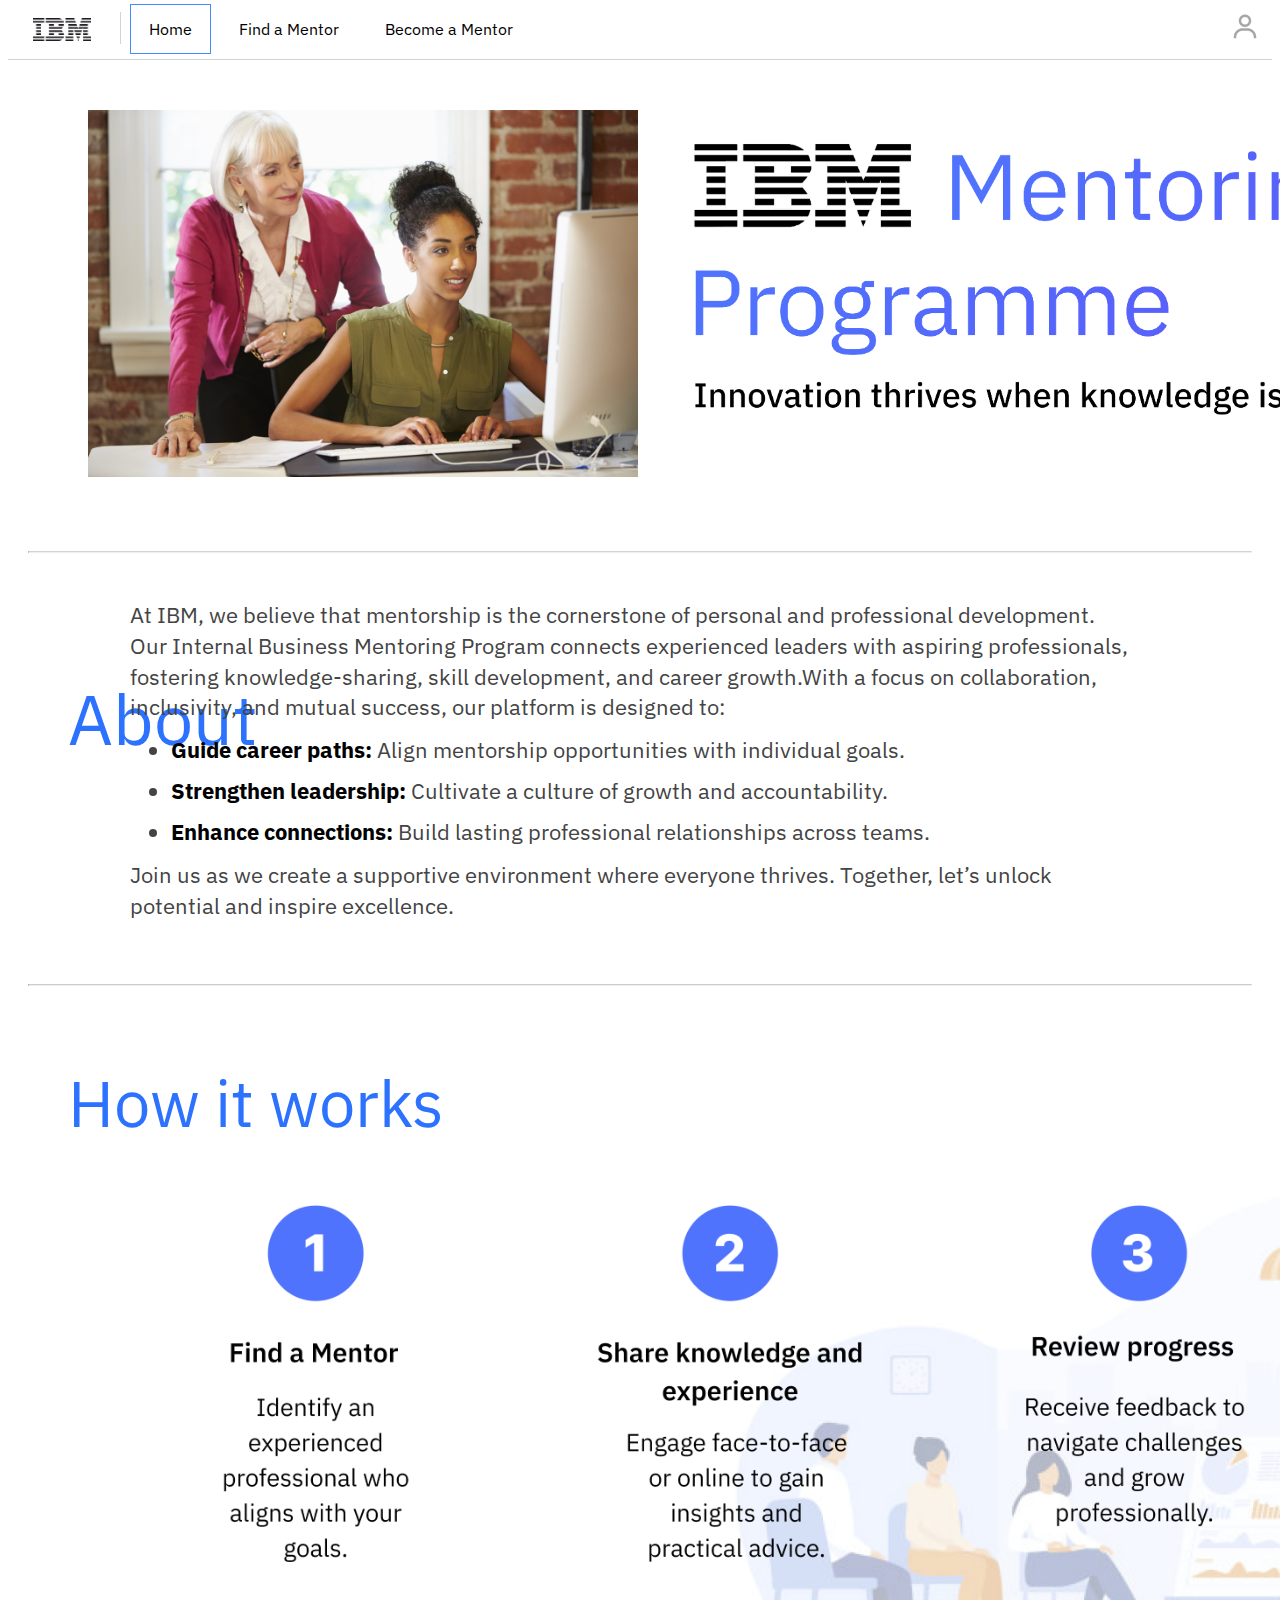
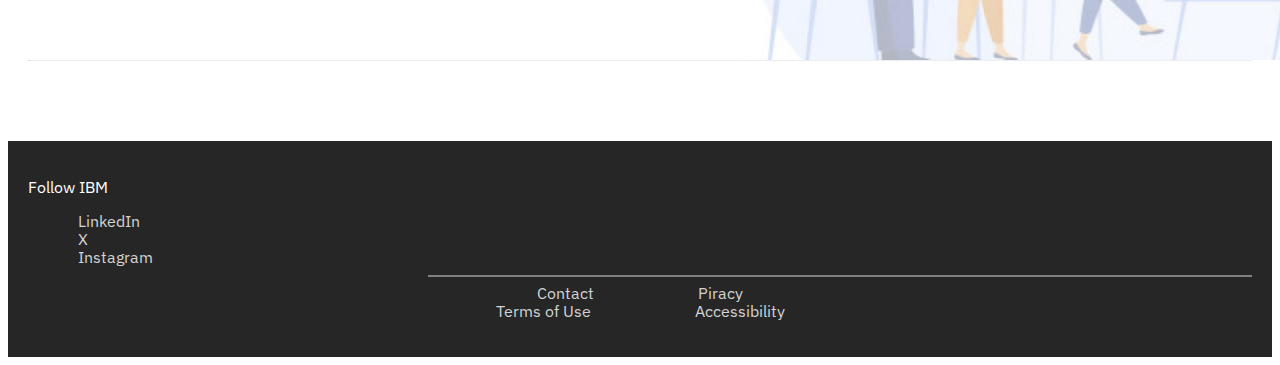
==== index.html @ 1de62201 "test push" ====
<!DOCTYPE html>
<html lang="en">
<head>
    <meta charset="UTF-8">
    <meta name="viewport" content="width=device-width, initial-scale=1.0">
    <title>IBM - Mentoring Programme</title>

    <link rel="icon" type="image/x-icon" href="images/ibm-bee.png">
    <link rel="stylesheet" href="indexStyle.css">
    <link rel="stylesheet" href="https://fonts.googleapis.com/css?family=IBM+Plex+Sans">
</head>
<body>
    <div class="header">
        <!--Logo button-->
        <div class="logo-container">
          <a href="index.html">
            <img src="/images/ibm-logo.png" alt="IBM Logo" class="logo" />
          </a>
        </div>
        <div class="vertical-line"></div>
        <!--Button group-->
        <div class="btn-group">
          <button class="button, current" onclick="document.location='index.html'">Home</button>
          <button class="button" onclick="document.location='FindMentor/findMentor.html'">Find a Mentor</button>
          <button class="button" onclick="document.location='BecomeMentor/becomeMentor.html'">Become a Mentor</button>
        </div>
        <!--User image-->
        <a href="">
          <img src="images/user-img.png" alt="profile" class="profile">       
        </a>
        <!--Line design-->
        <hr class="hLine">
    </div>

    <div class ="body">
        <!--Mentor picture-->
        <img src="images/Mentoring image.jpg" alt="Mentor working with employee" class="home-image">
        <!--Home page title-->
        <div class="home-pg-title">
            <img src="images/Homepage title.png" alt="ibm logo" class="logo-title">
        </div>
    </div>

    <!--About paragraph-->
    <hr class="aline">
     
    <div class="about page">
      <h1>About</h1>
      <p1>At IBM, we believe that mentorship is the cornerstone of personal and professional development. Our Internal Business Mentoring Program connects experienced leaders with aspiring professionals, fostering knowledge-sharing, skill development, and career growth.With a focus on collaboration, inclusivity, and mutual success, our platform is designed to:</p1>
      <ul>
        <li><strong>Guide career paths:</strong> Align mentorship opportunities with individual goals.</li>
        <li><strong>Strengthen leadership:</strong> Cultivate a culture of growth and accountability.</li>
        <li><strong>Enhance connections:</strong> Build lasting professional relationships across teams.</li>
     </ul>
     <p2>Join us as we create a supportive environment where everyone thrives. Together, let’s unlock potential and inspire excellence.</p2>
    </div>

    <!--How it works paragraph-->
    <hr class="aline2">

    <div class="how-it-works-para">
      <h2>How it works</h2>
      <img src="images/how it works image.png" class="how-it-works-image">
      <hr class="aline3">
    </div>

    <!--Footer-->
    <footer class="footer">
      <div class="footer-content">
        <p>
          <div class="socials">
            <p class="socials-header">Follow IBM</p>
            <a href="#" target="_blank">LinkedIn</a><br>
            <a href="#" target="_blank">X</a><br>
            <a href="#" target="_blank">Instagram</a>
          </div>
          <hr class="misc-line">
          <div class="misc-content">
            <a href="#" target="_blank">Contact</a>
            <a href="#" target="_blank">Piracy</a><br>
            <a href="#" target="_blank">Terms of Use</a>
            <a href="#" target="_blank">Accessibility</a>
          </div>
        </p>
      </div>
    </footer>
  
</body>
---- indexStyle.css ----
.body {
    margin: 0;
}
/*IBM logo design*/
.logo {
    width: 58px;
    height: 23px;
    position: relative;
    border: 5px solid white;
    left: 20px;
    display: inline;
}
.logo-container {
    display: flex;
    align-items: flex-start;
    position: relative;
    padding-top: 5px;
    padding-bottom:10px;
}
/*Profile image*/
.profile {
    width: 30px;
    height: 30px;
    position: absolute; right: 20px; top: 12px;
    -webkit-filter: opacity(0.35);
    filter: opacity(0.35);
}
/*Button grouping and design for navigation bar*/
.btn-group {
    position: absolute; top: 4px; left: 130px;
    gap: 10px;
    display: flex;
    margin-top: 0;
}
.button {
    border: none;
    background-color: white;
    padding: 15px 18px;
    text-align: center;
    text-decoration: none;
    display: inline-block;
    font-size: 16px;
    font-family: 'IBM Plex sans';
    transition-duration: 0.4s;
    cursor: pointer;
}
/*Highlights active page on navigation bar*/
.current {
    border: 1.5px solid #4589ff;
    background-color: white;
    padding: 14px 18px;
    text-align: center;
    text-decoration: none;
    display: inline-block;
    font-size: 16px;
    font-family: 'IBM Plex sans';
    transition-duration: 0.4s;
    cursor: pointer;
}
/*Button hover effects*/
.current:hover {
    background-color: #e8e8e8;
}
.btn-group .button:hover {
    background-color: #e8e8e8;
}
/*Line designs for separators*/
.hLine {
    position: relative; top: 30px;
    border: 0px;
    border-top: lightgrey;
    margin: 0;
    padding: 0;
    width: 100%;
}
.vertical-line {
    width: 1px;
    height: 32px;
    background-color: lightgrey;
    margin-left: 45px;
    position: absolute; top: 12px; left: 75px;
}
.logo-container::after {
    content: "";
    position: absolute;
    bottom: 0;
    left: 0;
    width: 100%;
    height: 1px;
    background-color: lightgrey;
}
/*Home page design*/
.home-image {
    width: 550px;
    height: auto;
    margin-top: 50px;
    padding-left: 80px;
}
.logo-title {
    position: absolute; top: 110px;
    width: 800px;
    height: auto;
    margin-left: 650px;
}
/*About section design*/
.aline {
    border-top: 1px solid lightgrey;
    align-items: center;
    margin: 20px  ;
    margin-top: 70px;
}
.about {
    font-family: 'IBM Plex sans'; 
    color: #444; 
    max-width:800px; 
    padding: 20px; 
}
/* Styling the heading */
.about h1 {
    font-size: 70px; 
    font-weight: normal; 
    color: #2C72FF; 
    margin: 80px;
    margin-left: 40px; 
}
/* Styling the paragraphs */
.about p1 {
    position: absolute; 
    right: 150px; 
    top: 600px;
    margin: auto;
    font-size: 22px; 
    line-height: 1.4; 
    max-width: 1000px;
}
.about p2 {
    position: absolute; 
    right: 150px; 
    top: 860px;
    margin: auto;
    font-size: 22px; 
    line-height: 1.4; 
    max-width: 1000px;
}
/* Styling the list */
.about ul {
    position: absolute; 
    right: 350px; 
    top: 735px;
    margin: auto;
    font-size: 22px; 
    line-height: 1.4; 
    max-width: 900px;
}
.about ul li {
    font-size: 22px; 
    line-height: 1.4; 
    margin-bottom: 10px; 
}
.about ul li strong {
    color: #000; 
}
.aline2 {
    border-top: 1px solid rgb(205, 204, 204);
    align-items: center;
    margin: 20px ;
    margin-top: 120px;
}
.aline3 {
    border-top: 1px solid rgb(205, 204, 204);
    align-items: center;
    margin: 20px;
    margin-top: -5px;
}
/* Styling the how it works section*/
.how-it-works-para {
    font-family: 'IBM Plex sans';
}
.how-it-works-para h2{
    position: absolute;
    font-size: 65px; 
    font-weight: normal; 
    color: #2C72FF; 
    margin: 60px; 
    top: 1000px;
}
.how-it-works-image {
    width: 1500px;
    height: auto;
    margin-top: 150px;
}
/*Footer*/
.footer {
    background-color: #262626;
    padding: 20px;
    margin-top: 80px;
}
.footer-content a{
    color: lightgrey;
    text-decoration: none;
    font-family: 'IBM Plex sans';
    line-height: 3px;
    margin: 50px;
}
/*Socials*/
.socials {
    text-align: left;
}
.socials-header {
    color: white;
    font-family: 'IBM Plex sans'
}
/*miscellaneous content*/
.misc-line{
    align-items: center;
    border: 1px solid gray;
    margin-left: 400px;
}
.misc-content{
    text-align: center;
}
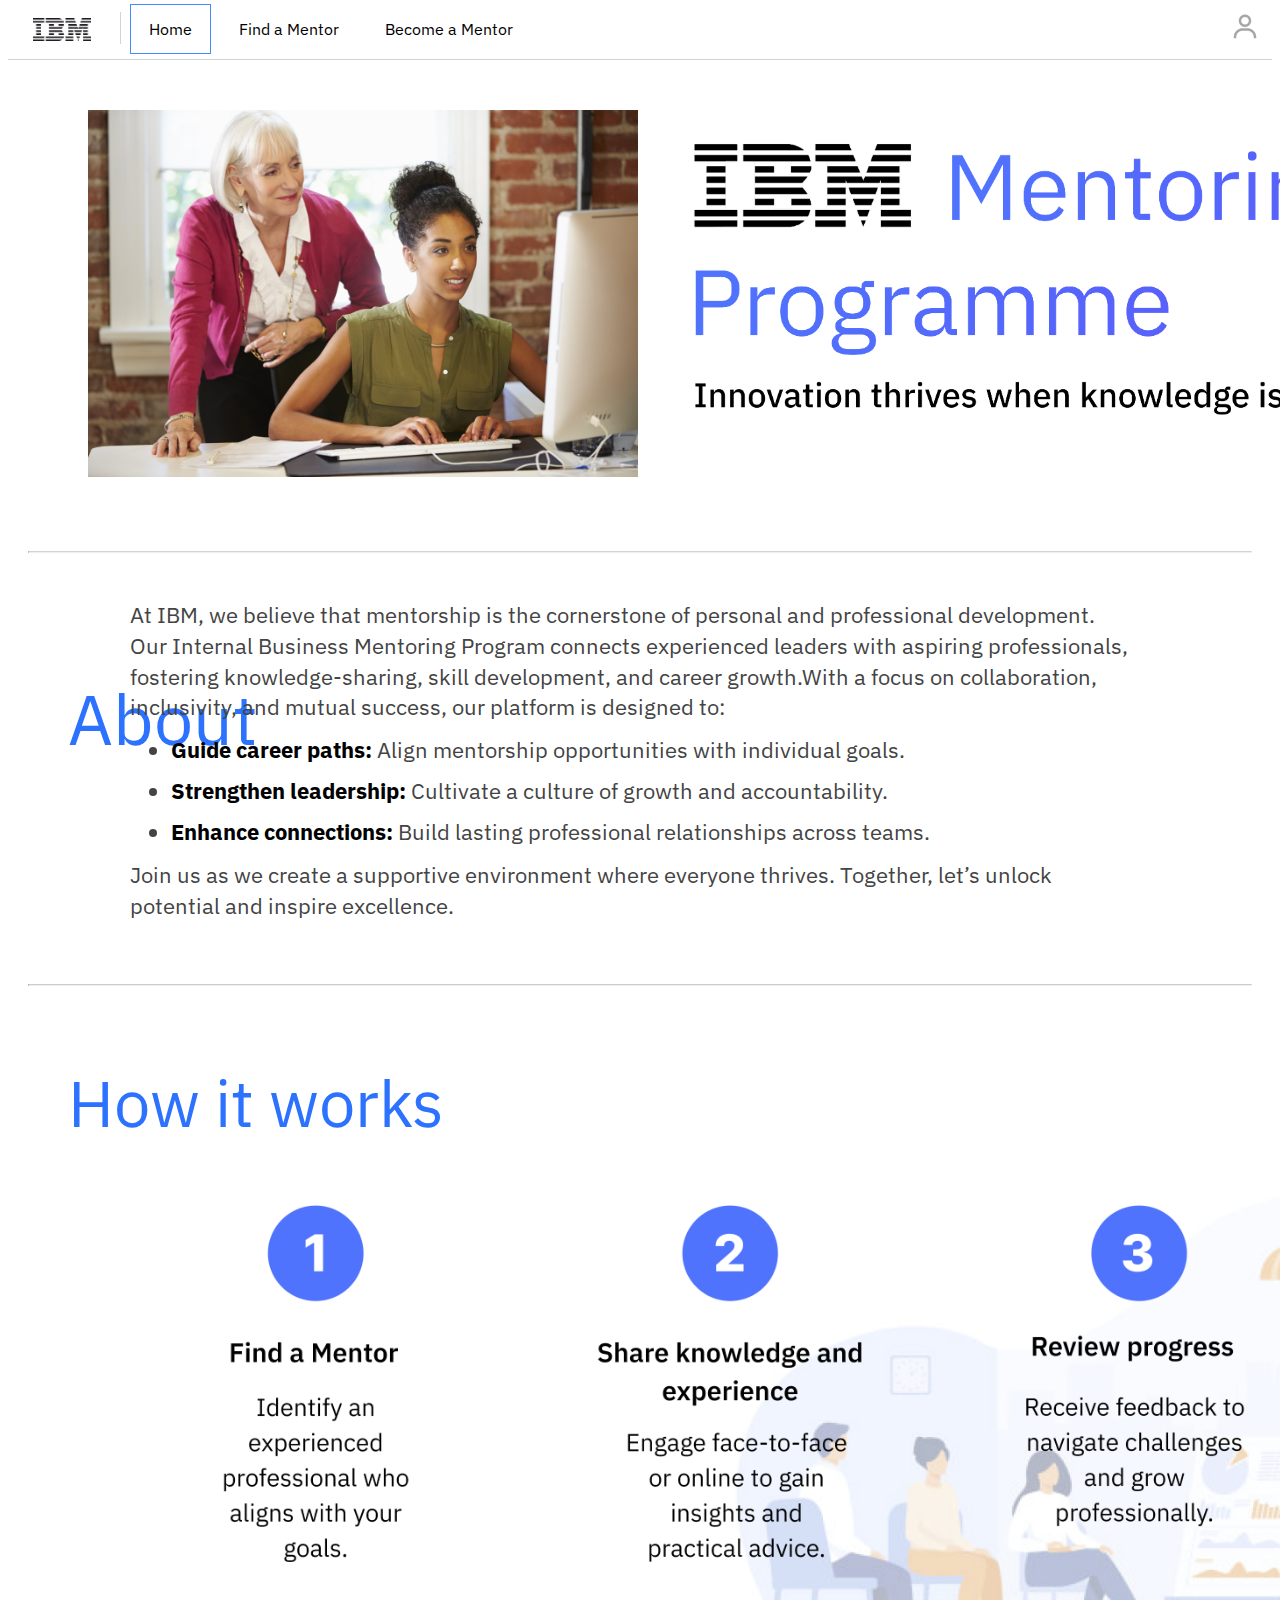
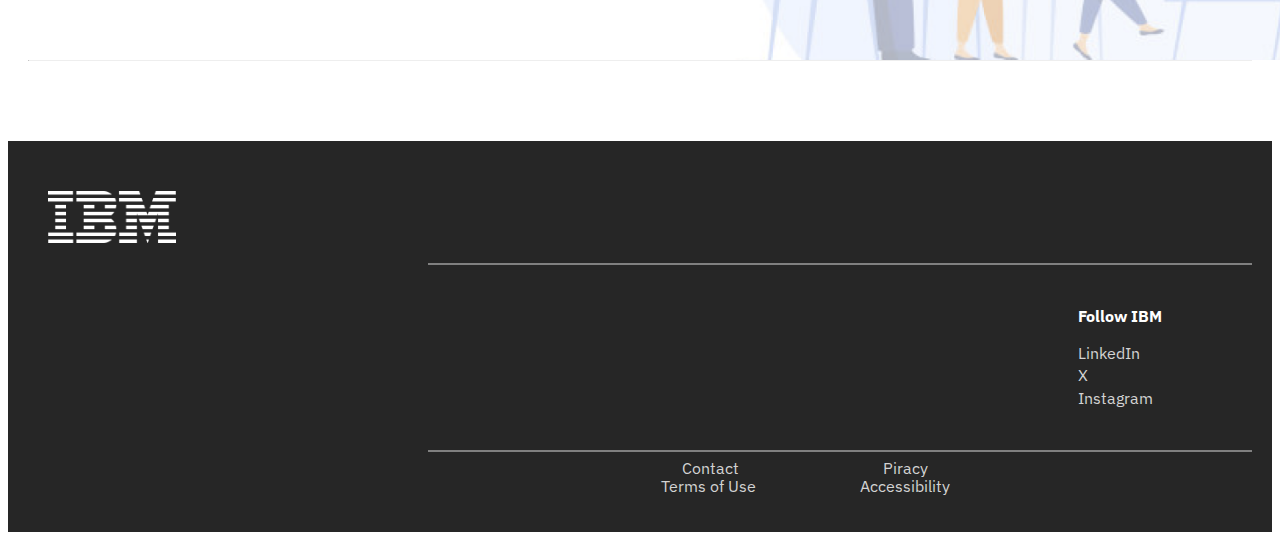
==== commit 1a3bb958: "Added footers to index and becomeMentor" ====
--- a/index.html
+++ b/index.html
@@ -5,7 +5,7 @@
     <meta name="viewport" content="width=device-width, initial-scale=1.0">
     <title>IBM - Mentoring Programme</title>
 
-    <link rel="icon" type="image/x-icon" href="images/ibm-bee.png">
+    <link rel="icon" type="image/x-icon" href="../images/ibm-bee.png">
     <link rel="stylesheet" href="indexStyle.css">
     <link rel="stylesheet" href="https://fonts.googleapis.com/css?family=IBM+Plex+Sans">
 </head>
@@ -13,20 +13,20 @@
     <div class="header">
         <!--Logo button-->
         <div class="logo-container">
-          <a href="index.html">
-            <img src="/images/ibm-logo.png" alt="IBM Logo" class="logo" />
+          <a href="../index.html">
+            <img src="../images/ibm-logo.png" alt="IBM Logo" class="logo" />
           </a>
         </div>
         <div class="vertical-line"></div>
         <!--Button group-->
         <div class="btn-group">
           <button class="button, current" onclick="document.location='index.html'">Home</button>
-          <button class="button" onclick="document.location='FindMentor/findMentor.html'">Find a Mentor</button>
-          <button class="button" onclick="document.location='BecomeMentor/becomeMentor.html'">Become a Mentor</button>
+          <button class="button" onclick="document.location='../FindMentor/findMentor.html'">Find a Mentor</button>
+          <button class="button" onclick="document.location='../BecomeMentor/becomeMentor.html'">Become a Mentor</button>
         </div>
         <!--User image-->
         <a href="">
-          <img src="images/user-img.png" alt="profile" class="profile">       
+          <img src="../images/user-img.png" alt="profile" class="profile">       
         </a>
         <!--Line design-->
         <hr class="hLine">
@@ -34,10 +34,10 @@
 
     <div class ="body">
         <!--Mentor picture-->
-        <img src="images/Mentoring image.jpg" alt="Mentor working with employee" class="home-image">
+        <img src="../images/Mentoring image.jpg" alt="Mentor working with employee" class="home-image">
         <!--Home page title-->
         <div class="home-pg-title">
-            <img src="images/Homepage title.png" alt="ibm logo" class="logo-title">
+            <img src="../images/Homepage title.png" alt="ibm logo" class="logo-title">
         </div>
     </div>
 
@@ -60,29 +60,36 @@
 
     <div class="how-it-works-para">
       <h2>How it works</h2>
-      <img src="images/how it works image.png" class="how-it-works-image">
+      <img src="../images/how it works image.png" class="how-it-works-image">
       <hr class="aline3">
     </div>
 
     <!--Footer-->
     <footer class="footer">
       <div class="footer-content">
+        <!--IBM logo-->
+        <img src="../images/ibm-logo-white.png" alt="IBM logo" class="ibm-logo-white">
         <p>
+          <!--Socials-->
+          <hr class="socials-line">
           <div class="socials">
             <p class="socials-header">Follow IBM</p>
-            <a href="#" target="_blank">LinkedIn</a><br>
-            <a href="#" target="_blank">X</a><br>
-            <a href="#" target="_blank">Instagram</a>
+            <a href="https://www.linkedin.com/company/ibm" target="_blank">LinkedIn</a><br>
+            <a href="https://www.twitter.com/ibm" target="_blank">X</a><br>
+            <a href="https://www.instagram.com/ibm" target="_blank">Instagram</a>
           </div>
+          <!--Misc hyperlinks-->
           <hr class="misc-line">
-          <div class="misc-content">
-            <a href="#" target="_blank">Contact</a>
-            <a href="#" target="_blank">Piracy</a><br>
-            <a href="#" target="_blank">Terms of Use</a>
-            <a href="#" target="_blank">Accessibility</a>
+          <div class="misc-content1">
+            <a href="https://www.ibm.com/uk-en/contact?lnk=flg-cont-uken" target="_blank">Contact</a>
+            <a href="https://www.ibm.com/privacy?lnk=flg-priv-uken" target="_blank">Piracy</a><br>
+          </div>
+          <div class="misc-content2">
+            <a href="https://www.ibm.com/uk-en/legal?lnk=flg-tous-uken" target="_blank">Terms of Use</a>
+            <a href="https://www.ibm.com/able?lnk=flg-able-uken" target="_blank">Accessibility</a>
           </div>
         </p>
       </div>
     </footer>
-  
+    
 </body>--- a/indexStyle.css
+++ b/indexStyle.css
@@ -202,20 +202,45 @@
     line-height: 3px;
     margin: 50px;
 }
+/*IBM logo*/
+.ibm-logo-white {
+    width: 128px;
+    display: inline-block;
+    margin-top: 30px;
+    margin-left: 20px;
+}
 /*Socials*/
+.socials-line {
+    align-items: center;
+    border: 0.5px solid gray;
+    margin-left: 400px; 
+}
 .socials {
     text-align: left;
+    margin-left: 1000px;
+    margin-top: 40px;
+    margin-bottom: 40px;
+    line-height: 140%;
 }
 .socials-header {
     color: white;
-    font-family: 'IBM Plex sans'
+    font-family: 'IBM Plex sans';
+    font-weight: bold;
+    margin-left: 50px;
 }
 /*miscellaneous content*/
-.misc-line{
-    align-items: center;
-    border: 1px solid gray;
+.misc-line {
+    align-items: center;
+    border: 0.5px solid gray;
     margin-left: 400px;
 }
-.misc-content{
+.misc-content1 {
+    word-spacing: 40px;
+}
+.misc-content1, .misc-content2 {
+    margin-left: 330px;
     text-align: center;
-}+}
+.footer-content:hover, a:hover {
+    color: white;
+}
